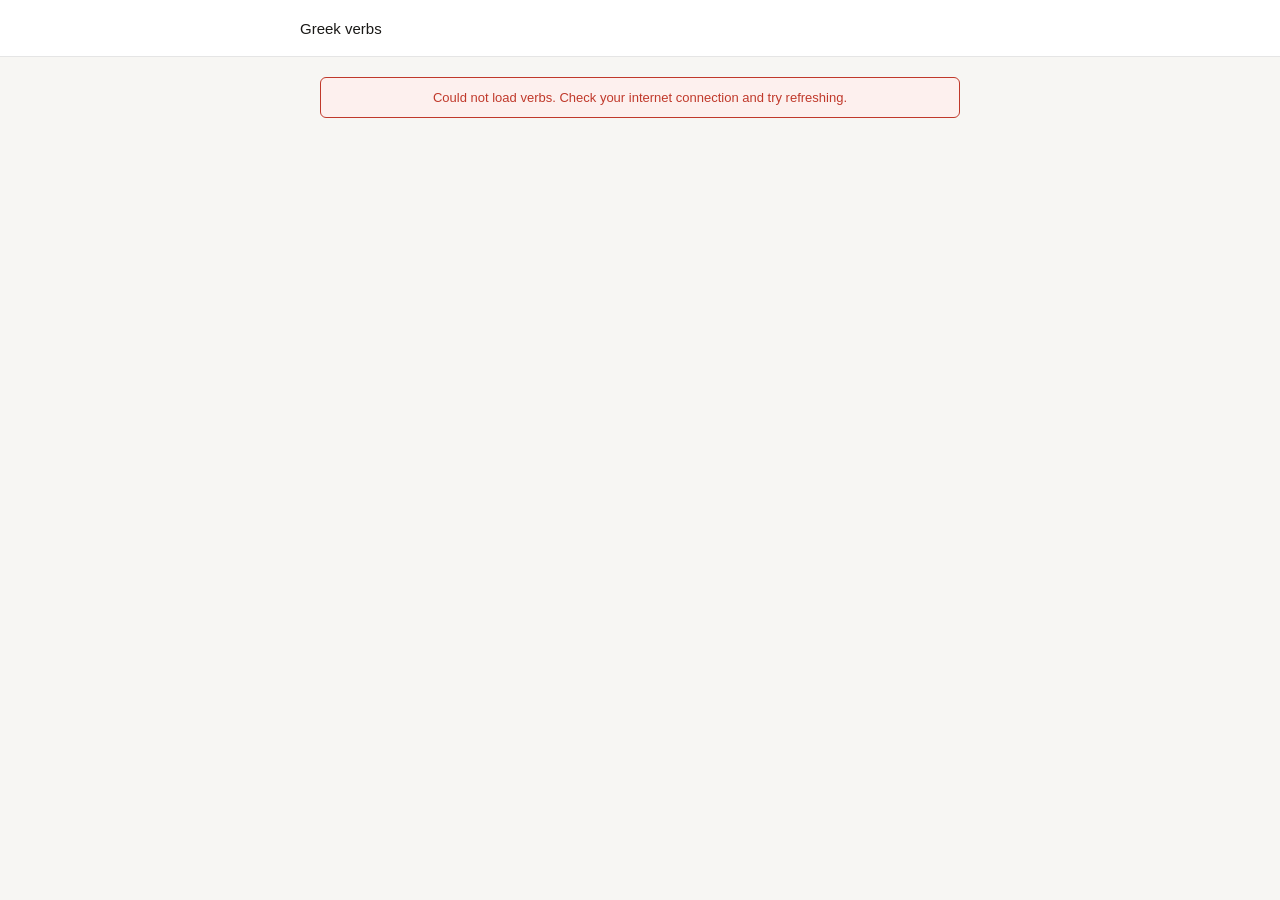
==== index.html @ 7051c4c1 "Add files via upload" ====
<!DOCTYPE html>
<html lang="en">
<head>
<meta charset="UTF-8">
<meta name="viewport" content="width=device-width, initial-scale=1.0">
<title>Greek Verbs</title>
<style>
  *, *::before, *::after { box-sizing: border-box; margin: 0; padding: 0; }
  :root {
    --bg:#ffffff; --bg2:#f7f6f3; --bg3:#efede9;
    --text:#1a1917; --text2:#6b6860; --text3:#a8a49e;
    --border:rgba(0,0,0,0.1); --border2:rgba(0,0,0,0.18);
    --accent:#2d6a4f; --radius:10px; --radius-sm:6px;
  }
  @media (prefers-color-scheme:dark) {
    :root {
      --bg:#1c1b19; --bg2:#242320; --bg3:#2e2c29;
      --text:#f0ede8; --text2:#a09d97; --text3:#6b6860;
      --border:rgba(255,255,255,0.1); --border2:rgba(255,255,255,0.18);
      --accent:#52b788;
    }
  }
  body { font-family:-apple-system,BlinkMacSystemFont,"Segoe UI",sans-serif; background:var(--bg2); color:var(--text); min-height:100vh; font-size:15px; }

  header { background:var(--bg); border-bottom:0.5px solid var(--border); padding:0 20px; position:sticky; top:0; z-index:100; }
  .header-inner { max-width:680px; margin:0 auto; display:flex; align-items:center; gap:10px; height:56px; }
  .header-title { font-size:15px; font-weight:500; white-space:nowrap; }
  .search-wrap { flex:1; position:relative; }
  .search-wrap svg { position:absolute; left:9px; top:50%; transform:translateY(-50%); color:var(--text3); pointer-events:none; }
  input[type="text"] { width:100%; background:var(--bg2); border:0.5px solid var(--border2); border-radius:var(--radius-sm); padding:7px 10px 7px 30px; font-size:14px; color:var(--text); outline:none; }
  input[type="text"]:focus { border-color:var(--accent); }

  button { display:inline-flex; align-items:center; gap:5px; font-size:13px; padding:7px 12px; border-radius:var(--radius-sm); border:0.5px solid var(--border2); background:var(--bg); color:var(--text); cursor:pointer; white-space:nowrap; flex-shrink:0; }
  button:hover { background:var(--bg3); }
  button:active { transform:scale(0.98); }
  button:disabled { opacity:0.4; cursor:not-allowed; transform:none; }

  main { max-width:680px; margin:0 auto; padding:20px 20px 60px; }

  .meta-bar { display:flex; justify-content:space-between; margin-bottom:14px; font-size:12px; color:var(--text3); align-items:center; }

  .loading { text-align:center; padding:4rem; color:var(--text2); font-size:14px; }
  .spinner { display:inline-block; width:18px; height:18px; border:2px solid var(--border2); border-top-color:var(--accent); border-radius:50%; animation:spin 0.7s linear infinite; margin-bottom:12px; }
  @keyframes spin { to { transform:rotate(360deg); } }

  .error-box { background:#fdf0ee; border:0.5px solid #c0392b; border-radius:var(--radius-sm); padding:12px 14px; font-size:13px; color:#c0392b; text-align:center; }
  @media (prefers-color-scheme:dark) { .error-box { background:#2d1a1a; color:#e07070; border-color:#e07070; } }

  .letter-group { margin-bottom:20px; }
  .letter-heading { display:flex; align-items:center; gap:10px; margin-bottom:8px; }
  .letter-label { font-size:12px; font-weight:500; color:var(--text2); min-width:18px; }
  .letter-line { flex:1; height:0.5px; background:var(--border); }
  .letter-count { font-size:11px; color:var(--text3); }

  .verb-list { display:flex; flex-direction:column; gap:6px; }
  .verb-card { background:var(--bg); border:0.5px solid var(--border); border-radius:var(--radius); overflow:hidden; }
  .verb-header { display:flex; align-items:center; justify-content:space-between; padding:12px 14px; cursor:pointer; user-select:none; transition:background 0.12s; }
  .verb-header:hover { background:var(--bg2); }
  .verb-label { display:flex; align-items:baseline; gap:8px; }
  .verb-name { font-size:16px; font-weight:500; }
  .verb-trans { font-size:13px; color:var(--text2); }
  .chevron { color:var(--text3); transition:transform 0.18s; flex-shrink:0; }
  .verb-card.open .chevron { transform:rotate(180deg); }
  .verb-body { display:none; border-top:0.5px solid var(--border); }
  .verb-card.open .verb-body { display:block; }

  .tense-tabs { display:flex; border-bottom:0.5px solid var(--border); }
  .tense-tab { flex:1; padding:8px 4px; font-size:12px; text-align:center; border:none; border-bottom:2px solid transparent; background:none; color:var(--text2); cursor:pointer; border-radius:0; }
  .tense-tab:hover { background:var(--bg2); }
  .tense-tab.active { color:var(--text); font-weight:500; border-bottom-color:var(--accent); }

  .conj-table { padding:6px 14px 12px; }
  .conj-row { display:flex; align-items:center; padding:5px 0; border-bottom:0.5px solid var(--border); }
  .conj-row:last-child { border-bottom:none; }
  .person { font-size:11px; color:var(--text3); width:40px; flex-shrink:0; }
  .form { font-size:15px; }

  .empty-state { text-align:center; padding:3rem 0; font-size:14px; color:var(--text3); }

  .toast { position:fixed; bottom:20px; left:50%; transform:translateX(-50%); background:var(--text); color:var(--bg); padding:9px 16px; border-radius:20px; font-size:13px; pointer-events:none; opacity:0; transition:opacity 0.2s; z-index:999; }
  .toast.show { opacity:1; }
</style>
</head>
<body>

<header>
  <div class="header-inner">
    <span class="header-title">Greek verbs</span>
    <div class="search-wrap" id="search-wrap" style="display:none">
      <svg width="14" height="14" viewBox="0 0 24 24" fill="none" stroke="currentColor" stroke-width="2"><circle cx="11" cy="11" r="8"/><path d="m21 21-4.35-4.35"/></svg>
      <input type="text" id="search" placeholder="Search verbs…" oninput="render()">
    </div>
    <button id="sync-btn" onclick="sync()" style="display:none">
      <svg width="14" height="14" viewBox="0 0 24 24" fill="none" stroke="currentColor" stroke-width="2"><polyline points="23 4 23 10 17 10"/><polyline points="1 20 1 14 7 14"/><path d="M3.51 9a9 9 0 0 1 14.85-3.36L23 10M1 14l4.64 4.36A9 9 0 0 0 20.49 15"/></svg>
      Refresh
    </button>
  </div>
</header>

<main id="main">
  <div class="loading">
    <div class="spinner"></div><br>Loading verbs…
  </div>
</main>

<div class="toast" id="toast"></div>

<script>
// ── Config ────────────────────────────────────────────────────────────────
const SCRIPT_URL = "https://script.google.com/macros/s/AKfycby92qdrXyovXhylWfYNFPA98YTdSN4xjvb0peg8JIWYOZdGDM7tCSURZM-IamABd5lE/exec";

const PERSONS = ["1st sg","2nd sg","3rd sg","1st pl","2nd pl","3rd pl"];
const TENSES  = ["present","subjunctive","future"];
const LABELS  = {present:"Present", subjunctive:"Subjunctive (να)", future:"Future (θα)"};

let verbs = [];
let openCards = {};
let activeTenses = {};

// ── Toast ─────────────────────────────────────────────────────────────────
function toast(msg) {
  const el = document.getElementById("toast");
  el.textContent = msg;
  el.classList.add("show");
  setTimeout(() => el.classList.remove("show"), 2500);
}

// ── Sync ──────────────────────────────────────────────────────────────────
async function sync() {
  document.getElementById("sync-btn").disabled = true;
  try {
    const res  = await fetch(SCRIPT_URL);
    const data = await res.json();
    const list = Array.isArray(data) ? data : [];
    if (!list.length) throw new Error("Empty response");
    verbs = list;
    sessionStorage.setItem("gk_verbs", JSON.stringify(verbs));
    toast(`${verbs.length} verbs loaded`);
    render();
  } catch(e) {
    if (!verbs.length) {
      document.getElementById("main").innerHTML =
        `<div class="error-box">Could not load verbs. Check your internet connection and try refreshing.</div>`;
    } else {
      toast("Refresh failed — showing cached data");
    }
  } finally {
    document.getElementById("sync-btn").disabled = false;
  }
}

// ── Render ────────────────────────────────────────────────────────────────
function esc(s) { return s.replace(/\\/g,"\\\\").replace(/'/g,"\\'"); }
function toggle(id) { openCards[id] = !openCards[id]; render(); }
function setTense(id,t) { activeTenses[id] = t; render(); }

function render() {
  const main = document.getElementById("main");
  document.getElementById("search-wrap").style.display = verbs.length ? "" : "none";
  document.getElementById("sync-btn").style.display    = verbs.length ? "" : "none";

  if (!verbs.length) return;

  const q = (document.getElementById("search").value || "").toLowerCase();
  const filtered = verbs.filter(v =>
    v.verb.toLowerCase().includes(q) || v.translation.toLowerCase().includes(q)
  );

  const grouped = {};
  filtered.forEach(v => {
    const l = v.verb[0].toUpperCase();
    if (!grouped[l]) grouped[l] = [];
    grouped[l].push(v);
  });
  const letters = Object.keys(grouped).sort((a,b) => a.localeCompare(b,"el"));

  let html = `<div class="meta-bar">
    <span>${filtered.length} of ${verbs.length} verbs</span>
    <span>click any verb to expand</span>
  </div>`;

  if (!filtered.length) {
    html += `<div class="empty-state">No match for "${q}"</div>`;
    main.innerHTML = html;
    return;
  }

  letters.forEach(letter => {
    html += `<div class="letter-group">
      <div class="letter-heading">
        <span class="letter-label">${letter}</span>
        <div class="letter-line"></div>
        <span class="letter-count">${grouped[letter].length}</span>
      </div>
      <div class="verb-list">`;

    grouped[letter].forEach(v => {
      const id = v.verb;
      const isOpen = !!openCards[id];
      const tense  = activeTenses[id] || "present";
      const forms  = v.conjugations[tense] || [];

      html += `<div class="verb-card${isOpen ? " open" : ""}">
        <div class="verb-header" onclick="toggle('${esc(id)}')">
          <div class="verb-label">
            <span class="verb-name">${v.verb}</span>
            <span class="verb-trans">${v.translation}</span>
          </div>
          <svg class="chevron" width="14" height="14" viewBox="0 0 24 24" fill="none" stroke="currentColor" stroke-width="2"><polyline points="6 9 12 15 18 9"/></svg>
        </div>`;

      if (isOpen) {
        html += `<div class="verb-body">
          <div class="tense-tabs">
            ${TENSES.map(t => `<button class="tense-tab${tense===t?" active":""}" onclick="event.stopPropagation();setTense('${esc(id)}','${t}')">${LABELS[t]}</button>`).join("")}
          </div>
          <div class="conj-table">
            ${PERSONS.map((p,i) => `<div class="conj-row"><span class="person">${p}</span><span class="form">${forms[i]||"—"}</span></div>`).join("")}
          </div>
        </div>`;
      }

      html += `</div>`;
    });

    html += `</div></div>`;
  });

  main.innerHTML = html;
}

// ── Boot ──────────────────────────────────────────────────────────────────
sync();
</script>
</body>
</html>
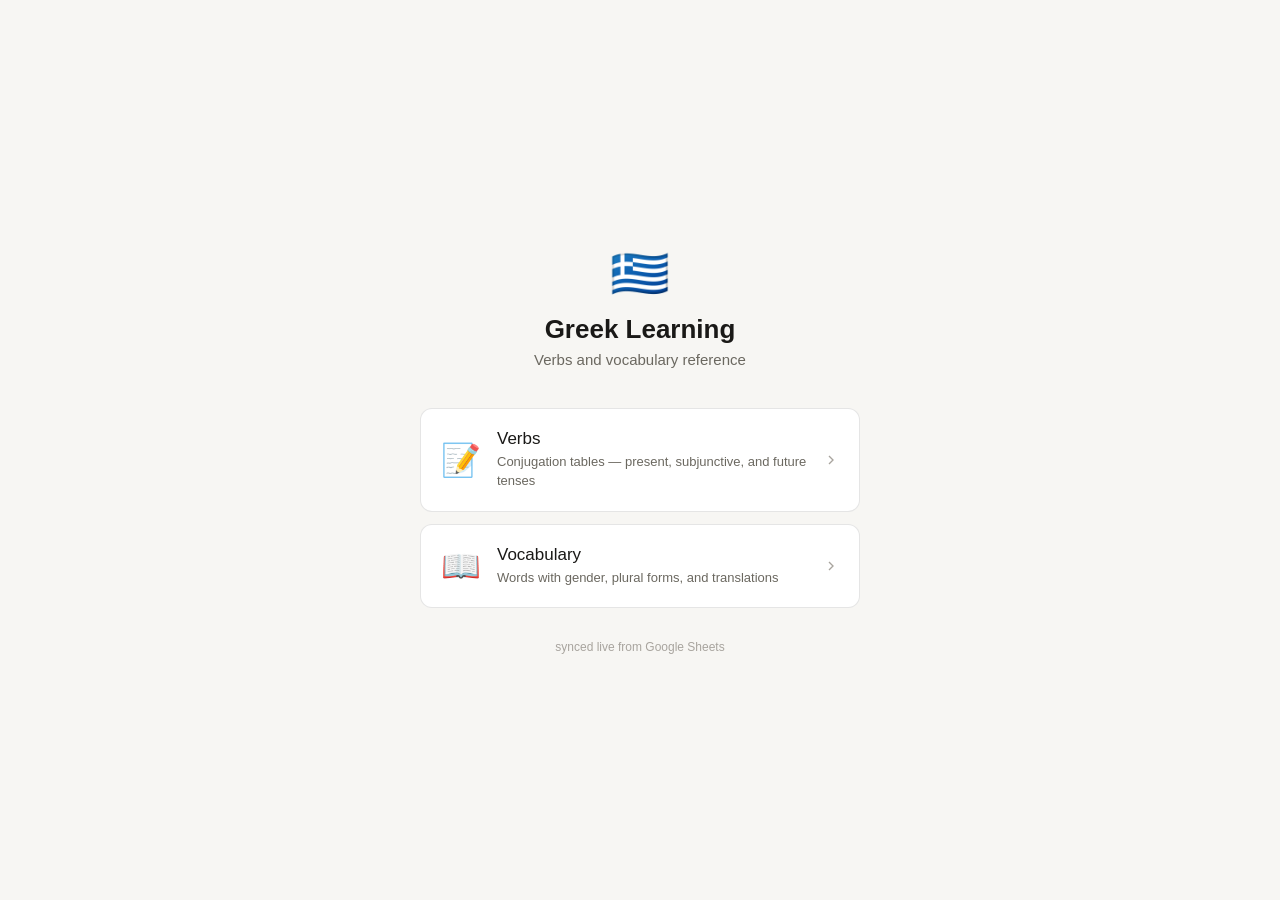
==== commit 24001fc0: "Add files via upload" ====
--- a/index.html
+++ b/index.html
@@ -3,234 +3,78 @@
 <head>
 <meta charset="UTF-8">
 <meta name="viewport" content="width=device-width, initial-scale=1.0">
-<title>Greek Verbs</title>
+<title>Greek Learning</title>
 <style>
   *, *::before, *::after { box-sizing: border-box; margin: 0; padding: 0; }
   :root {
-    --bg:#ffffff; --bg2:#f7f6f3; --bg3:#efede9;
+    --bg:#ffffff; --bg2:#f7f6f3;
     --text:#1a1917; --text2:#6b6860; --text3:#a8a49e;
-    --border:rgba(0,0,0,0.1); --border2:rgba(0,0,0,0.18);
-    --accent:#2d6a4f; --radius:10px; --radius-sm:6px;
+    --border:rgba(0,0,0,0.1);
+    --accent:#2d6a4f; --radius:12px;
   }
   @media (prefers-color-scheme:dark) {
     :root {
-      --bg:#1c1b19; --bg2:#242320; --bg3:#2e2c29;
+      --bg:#1c1b19; --bg2:#242320;
       --text:#f0ede8; --text2:#a09d97; --text3:#6b6860;
-      --border:rgba(255,255,255,0.1); --border2:rgba(255,255,255,0.18);
+      --border:rgba(255,255,255,0.1);
       --accent:#52b788;
     }
   }
-  body { font-family:-apple-system,BlinkMacSystemFont,"Segoe UI",sans-serif; background:var(--bg2); color:var(--text); min-height:100vh; font-size:15px; }
+  body { font-family:-apple-system,BlinkMacSystemFont,"Segoe UI",sans-serif; background:var(--bg2); color:var(--text); min-height:100vh; display:flex; align-items:center; justify-content:center; padding:20px; }
 
-  header { background:var(--bg); border-bottom:0.5px solid var(--border); padding:0 20px; position:sticky; top:0; z-index:100; }
-  .header-inner { max-width:680px; margin:0 auto; display:flex; align-items:center; gap:10px; height:56px; }
-  .header-title { font-size:15px; font-weight:500; white-space:nowrap; }
-  .search-wrap { flex:1; position:relative; }
-  .search-wrap svg { position:absolute; left:9px; top:50%; transform:translateY(-50%); color:var(--text3); pointer-events:none; }
-  input[type="text"] { width:100%; background:var(--bg2); border:0.5px solid var(--border2); border-radius:var(--radius-sm); padding:7px 10px 7px 30px; font-size:14px; color:var(--text); outline:none; }
-  input[type="text"]:focus { border-color:var(--accent); }
+  .container { max-width:440px; width:100%; }
 
-  button { display:inline-flex; align-items:center; gap:5px; font-size:13px; padding:7px 12px; border-radius:var(--radius-sm); border:0.5px solid var(--border2); background:var(--bg); color:var(--text); cursor:pointer; white-space:nowrap; flex-shrink:0; }
-  button:hover { background:var(--bg3); }
-  button:active { transform:scale(0.98); }
-  button:disabled { opacity:0.4; cursor:not-allowed; transform:none; }
+  .hero { text-align:center; margin-bottom:40px; }
+  .flag { font-size:48px; margin-bottom:12px; }
+  h1 { font-size:26px; font-weight:600; margin-bottom:6px; }
+  .subtitle { font-size:15px; color:var(--text2); }
 
-  main { max-width:680px; margin:0 auto; padding:20px 20px 60px; }
+  .cards { display:flex; flex-direction:column; gap:12px; }
+  .card {
+    display:flex; align-items:center; gap:16px;
+    background:var(--bg); border:0.5px solid var(--border);
+    border-radius:var(--radius); padding:20px;
+    text-decoration:none; color:var(--text);
+    transition:transform 0.15s, box-shadow 0.15s;
+  }
+  .card:hover { transform:translateY(-2px); box-shadow:0 4px 20px rgba(0,0,0,0.08); }
+  .card-icon { font-size:32px; flex-shrink:0; }
+  .card-text h2 { font-size:17px; font-weight:500; margin-bottom:3px; }
+  .card-text p  { font-size:13px; color:var(--text2); line-height:1.5; }
+  .card-arrow { margin-left:auto; color:var(--text3); flex-shrink:0; }
 
-  .meta-bar { display:flex; justify-content:space-between; margin-bottom:14px; font-size:12px; color:var(--text3); align-items:center; }
-
-  .loading { text-align:center; padding:4rem; color:var(--text2); font-size:14px; }
-  .spinner { display:inline-block; width:18px; height:18px; border:2px solid var(--border2); border-top-color:var(--accent); border-radius:50%; animation:spin 0.7s linear infinite; margin-bottom:12px; }
-  @keyframes spin { to { transform:rotate(360deg); } }
-
-  .error-box { background:#fdf0ee; border:0.5px solid #c0392b; border-radius:var(--radius-sm); padding:12px 14px; font-size:13px; color:#c0392b; text-align:center; }
-  @media (prefers-color-scheme:dark) { .error-box { background:#2d1a1a; color:#e07070; border-color:#e07070; } }
-
-  .letter-group { margin-bottom:20px; }
-  .letter-heading { display:flex; align-items:center; gap:10px; margin-bottom:8px; }
-  .letter-label { font-size:12px; font-weight:500; color:var(--text2); min-width:18px; }
-  .letter-line { flex:1; height:0.5px; background:var(--border); }
-  .letter-count { font-size:11px; color:var(--text3); }
-
-  .verb-list { display:flex; flex-direction:column; gap:6px; }
-  .verb-card { background:var(--bg); border:0.5px solid var(--border); border-radius:var(--radius); overflow:hidden; }
-  .verb-header { display:flex; align-items:center; justify-content:space-between; padding:12px 14px; cursor:pointer; user-select:none; transition:background 0.12s; }
-  .verb-header:hover { background:var(--bg2); }
-  .verb-label { display:flex; align-items:baseline; gap:8px; }
-  .verb-name { font-size:16px; font-weight:500; }
-  .verb-trans { font-size:13px; color:var(--text2); }
-  .chevron { color:var(--text3); transition:transform 0.18s; flex-shrink:0; }
-  .verb-card.open .chevron { transform:rotate(180deg); }
-  .verb-body { display:none; border-top:0.5px solid var(--border); }
-  .verb-card.open .verb-body { display:block; }
-
-  .tense-tabs { display:flex; border-bottom:0.5px solid var(--border); }
-  .tense-tab { flex:1; padding:8px 4px; font-size:12px; text-align:center; border:none; border-bottom:2px solid transparent; background:none; color:var(--text2); cursor:pointer; border-radius:0; }
-  .tense-tab:hover { background:var(--bg2); }
-  .tense-tab.active { color:var(--text); font-weight:500; border-bottom-color:var(--accent); }
-
-  .conj-table { padding:6px 14px 12px; }
-  .conj-row { display:flex; align-items:center; padding:5px 0; border-bottom:0.5px solid var(--border); }
-  .conj-row:last-child { border-bottom:none; }
-  .person { font-size:11px; color:var(--text3); width:40px; flex-shrink:0; }
-  .form { font-size:15px; }
-
-  .empty-state { text-align:center; padding:3rem 0; font-size:14px; color:var(--text3); }
-
-  .toast { position:fixed; bottom:20px; left:50%; transform:translateX(-50%); background:var(--text); color:var(--bg); padding:9px 16px; border-radius:20px; font-size:13px; pointer-events:none; opacity:0; transition:opacity 0.2s; z-index:999; }
-  .toast.show { opacity:1; }
+  .footer { text-align:center; margin-top:32px; font-size:12px; color:var(--text3); }
 </style>
 </head>
 <body>
+<div class="container">
+  <div class="hero">
+    <div class="flag">🇬🇷</div>
+    <h1>Greek Learning</h1>
+    <p class="subtitle">Verbs and vocabulary reference</p>
+  </div>
 
-<header>
-  <div class="header-inner">
-    <span class="header-title">Greek verbs</span>
-    <div class="search-wrap" id="search-wrap" style="display:none">
-      <svg width="14" height="14" viewBox="0 0 24 24" fill="none" stroke="currentColor" stroke-width="2"><circle cx="11" cy="11" r="8"/><path d="m21 21-4.35-4.35"/></svg>
-      <input type="text" id="search" placeholder="Search verbs…" oninput="render()">
-    </div>
-    <button id="sync-btn" onclick="sync()" style="display:none">
-      <svg width="14" height="14" viewBox="0 0 24 24" fill="none" stroke="currentColor" stroke-width="2"><polyline points="23 4 23 10 17 10"/><polyline points="1 20 1 14 7 14"/><path d="M3.51 9a9 9 0 0 1 14.85-3.36L23 10M1 14l4.64 4.36A9 9 0 0 0 20.49 15"/></svg>
-      Refresh
-    </button>
+  <div class="cards">
+    <a href="verbs.html" class="card">
+      <span class="card-icon">📝</span>
+      <div class="card-text">
+        <h2>Verbs</h2>
+        <p>Conjugation tables — present, subjunctive, and future tenses</p>
+      </div>
+      <svg class="card-arrow" width="16" height="16" viewBox="0 0 24 24" fill="none" stroke="currentColor" stroke-width="2"><polyline points="9 18 15 12 9 6"/></svg>
+    </a>
+
+    <a href="vocabulary.html" class="card">
+      <span class="card-icon">📖</span>
+      <div class="card-text">
+        <h2>Vocabulary</h2>
+        <p>Words with gender, plural forms, and translations</p>
+      </div>
+      <svg class="card-arrow" width="16" height="16" viewBox="0 0 24 24" fill="none" stroke="currentColor" stroke-width="2"><polyline points="9 18 15 12 9 6"/></svg>
+    </a>
   </div>
-</header>
 
-<main id="main">
-  <div class="loading">
-    <div class="spinner"></div><br>Loading verbs…
-  </div>
-</main>
-
-<div class="toast" id="toast"></div>
-
-<script>
-// ── Config ────────────────────────────────────────────────────────────────
-const SCRIPT_URL = "https://script.google.com/macros/s/AKfycby92qdrXyovXhylWfYNFPA98YTdSN4xjvb0peg8JIWYOZdGDM7tCSURZM-IamABd5lE/exec";
-
-const PERSONS = ["1st sg","2nd sg","3rd sg","1st pl","2nd pl","3rd pl"];
-const TENSES  = ["present","subjunctive","future"];
-const LABELS  = {present:"Present", subjunctive:"Subjunctive (να)", future:"Future (θα)"};
-
-let verbs = [];
-let openCards = {};
-let activeTenses = {};
-
-// ── Toast ─────────────────────────────────────────────────────────────────
-function toast(msg) {
-  const el = document.getElementById("toast");
-  el.textContent = msg;
-  el.classList.add("show");
-  setTimeout(() => el.classList.remove("show"), 2500);
-}
-
-// ── Sync ──────────────────────────────────────────────────────────────────
-async function sync() {
-  document.getElementById("sync-btn").disabled = true;
-  try {
-    const res  = await fetch(SCRIPT_URL);
-    const data = await res.json();
-    const list = Array.isArray(data) ? data : [];
-    if (!list.length) throw new Error("Empty response");
-    verbs = list;
-    sessionStorage.setItem("gk_verbs", JSON.stringify(verbs));
-    toast(`${verbs.length} verbs loaded`);
-    render();
-  } catch(e) {
-    if (!verbs.length) {
-      document.getElementById("main").innerHTML =
-        `<div class="error-box">Could not load verbs. Check your internet connection and try refreshing.</div>`;
-    } else {
-      toast("Refresh failed — showing cached data");
-    }
-  } finally {
-    document.getElementById("sync-btn").disabled = false;
-  }
-}
-
-// ── Render ────────────────────────────────────────────────────────────────
-function esc(s) { return s.replace(/\\/g,"\\\\").replace(/'/g,"\\'"); }
-function toggle(id) { openCards[id] = !openCards[id]; render(); }
-function setTense(id,t) { activeTenses[id] = t; render(); }
-
-function render() {
-  const main = document.getElementById("main");
-  document.getElementById("search-wrap").style.display = verbs.length ? "" : "none";
-  document.getElementById("sync-btn").style.display    = verbs.length ? "" : "none";
-
-  if (!verbs.length) return;
-
-  const q = (document.getElementById("search").value || "").toLowerCase();
-  const filtered = verbs.filter(v =>
-    v.verb.toLowerCase().includes(q) || v.translation.toLowerCase().includes(q)
-  );
-
-  const grouped = {};
-  filtered.forEach(v => {
-    const l = v.verb[0].toUpperCase();
-    if (!grouped[l]) grouped[l] = [];
-    grouped[l].push(v);
-  });
-  const letters = Object.keys(grouped).sort((a,b) => a.localeCompare(b,"el"));
-
-  let html = `<div class="meta-bar">
-    <span>${filtered.length} of ${verbs.length} verbs</span>
-    <span>click any verb to expand</span>
-  </div>`;
-
-  if (!filtered.length) {
-    html += `<div class="empty-state">No match for "${q}"</div>`;
-    main.innerHTML = html;
-    return;
-  }
-
-  letters.forEach(letter => {
-    html += `<div class="letter-group">
-      <div class="letter-heading">
-        <span class="letter-label">${letter}</span>
-        <div class="letter-line"></div>
-        <span class="letter-count">${grouped[letter].length}</span>
-      </div>
-      <div class="verb-list">`;
-
-    grouped[letter].forEach(v => {
-      const id = v.verb;
-      const isOpen = !!openCards[id];
-      const tense  = activeTenses[id] || "present";
-      const forms  = v.conjugations[tense] || [];
-
-      html += `<div class="verb-card${isOpen ? " open" : ""}">
-        <div class="verb-header" onclick="toggle('${esc(id)}')">
-          <div class="verb-label">
-            <span class="verb-name">${v.verb}</span>
-            <span class="verb-trans">${v.translation}</span>
-          </div>
-          <svg class="chevron" width="14" height="14" viewBox="0 0 24 24" fill="none" stroke="currentColor" stroke-width="2"><polyline points="6 9 12 15 18 9"/></svg>
-        </div>`;
-
-      if (isOpen) {
-        html += `<div class="verb-body">
-          <div class="tense-tabs">
-            ${TENSES.map(t => `<button class="tense-tab${tense===t?" active":""}" onclick="event.stopPropagation();setTense('${esc(id)}','${t}')">${LABELS[t]}</button>`).join("")}
-          </div>
-          <div class="conj-table">
-            ${PERSONS.map((p,i) => `<div class="conj-row"><span class="person">${p}</span><span class="form">${forms[i]||"—"}</span></div>`).join("")}
-          </div>
-        </div>`;
-      }
-
-      html += `</div>`;
-    });
-
-    html += `</div></div>`;
-  });
-
-  main.innerHTML = html;
-}
-
-// ── Boot ──────────────────────────────────────────────────────────────────
-sync();
-</script>
+  <div class="footer">synced live from Google Sheets</div>
+</div>
 </body>
 </html>
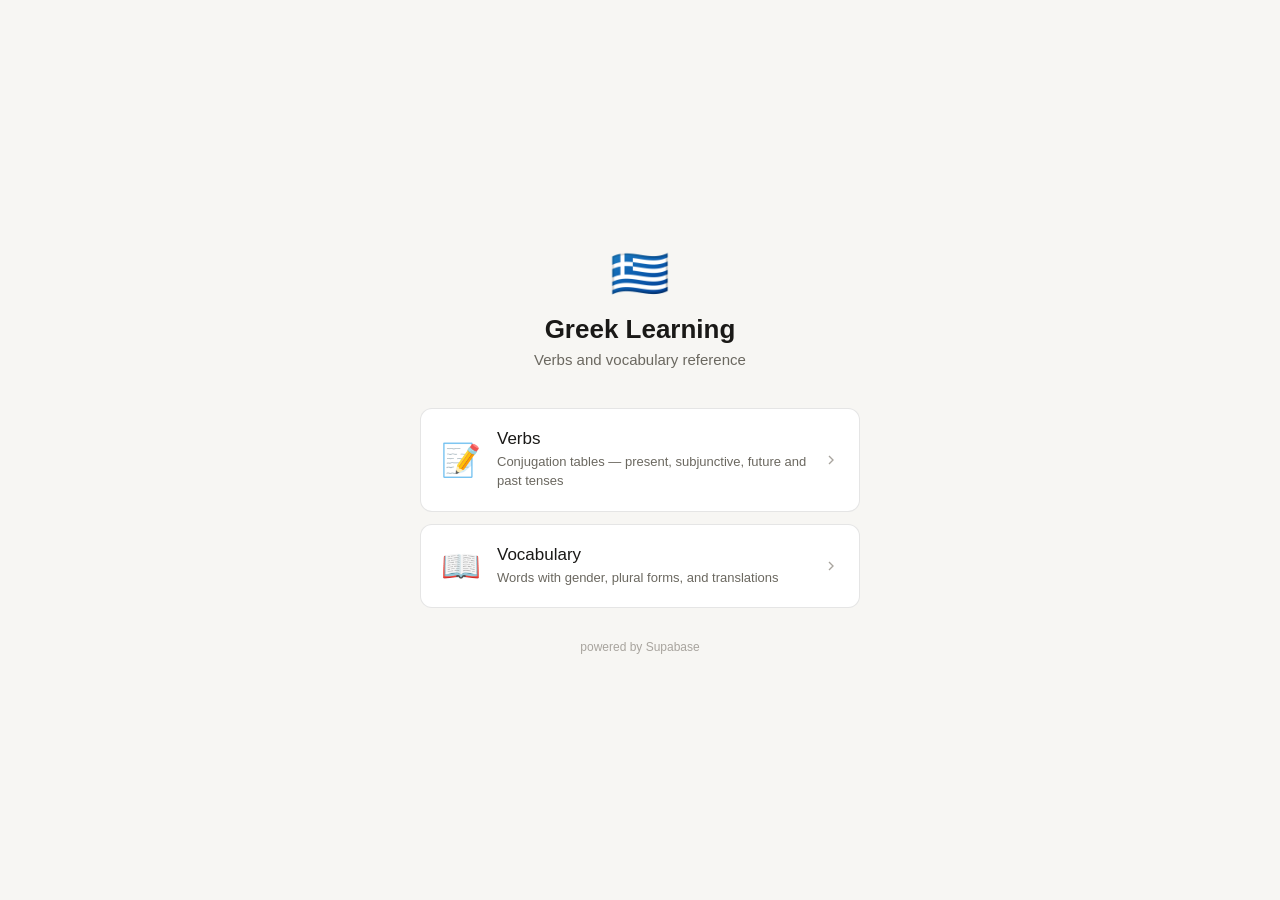
==== commit 6c8c3fcc: "feat: migrate to Supabase, add crossnavigation" ====
--- a/index.html
+++ b/index.html
@@ -59,7 +59,7 @@
       <span class="card-icon">📝</span>
       <div class="card-text">
         <h2>Verbs</h2>
-        <p>Conjugation tables — present, subjunctive, and future tenses</p>
+        <p>Conjugation tables — present, subjunctive, future and past tenses</p>
       </div>
       <svg class="card-arrow" width="16" height="16" viewBox="0 0 24 24" fill="none" stroke="currentColor" stroke-width="2"><polyline points="9 18 15 12 9 6"/></svg>
     </a>
@@ -74,7 +74,7 @@
     </a>
   </div>
 
-  <div class="footer">synced live from Google Sheets</div>
+  <div class="footer">powered by Supabase</div>
 </div>
 </body>
 </html>
